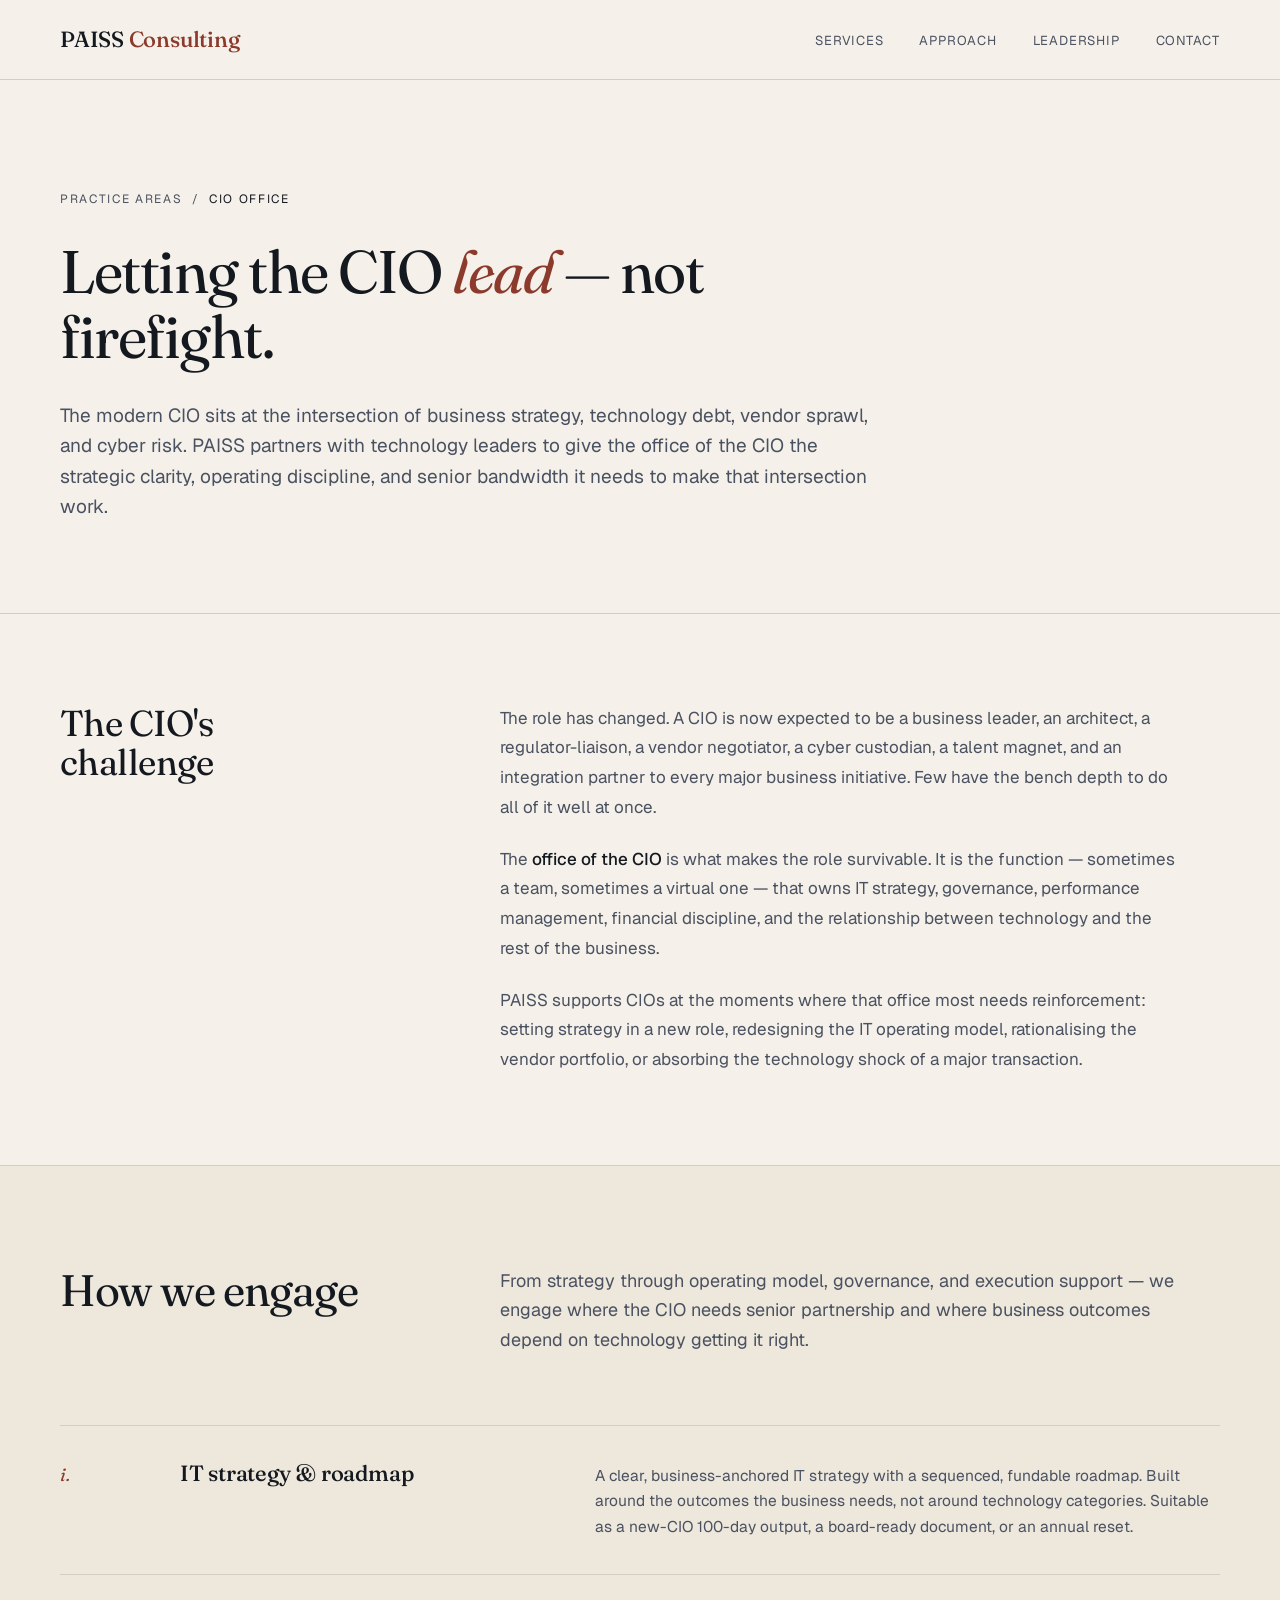
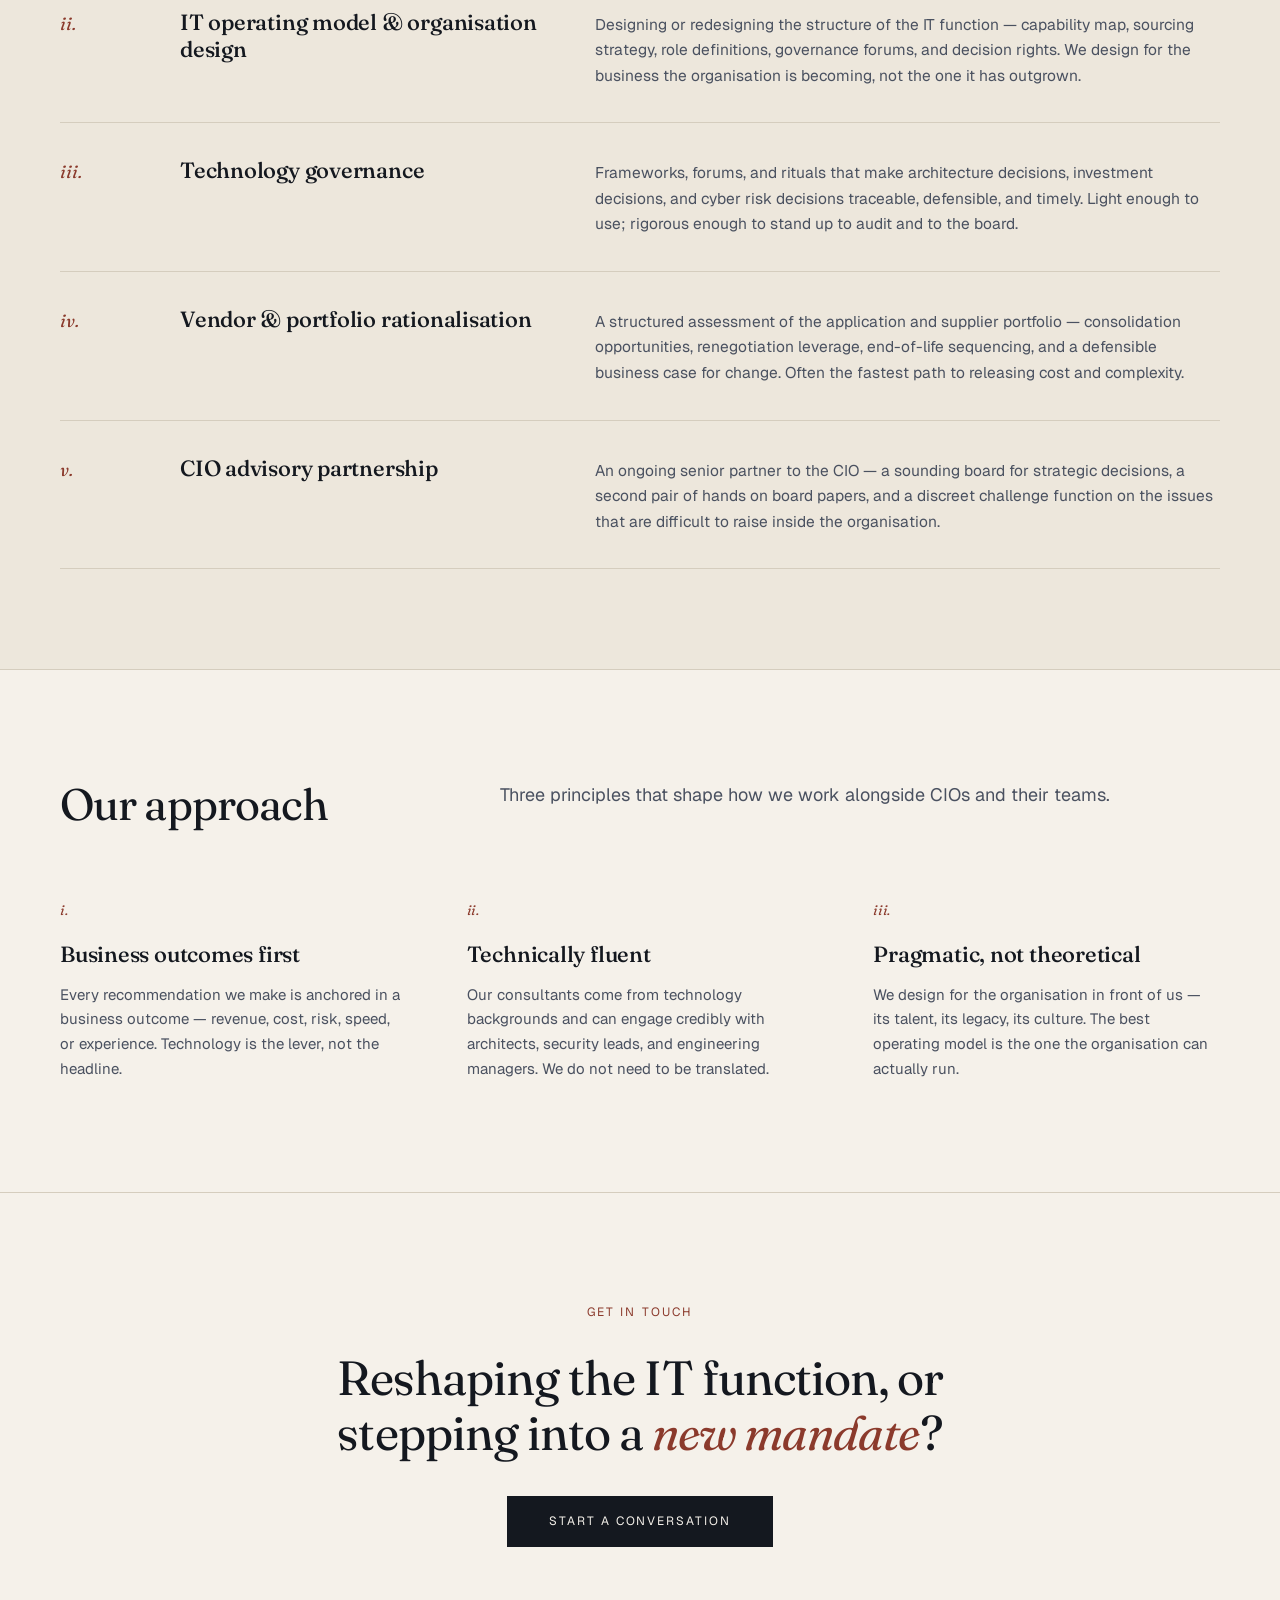
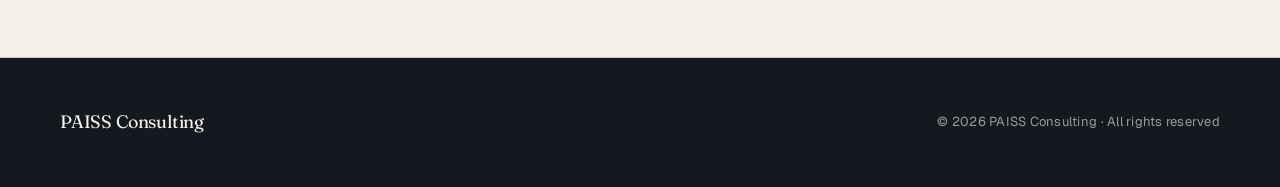
==== cio-office.html @ dbcfba1e "Add files via upload" ====
<!DOCTYPE html>
<html lang="en">
<head>
<meta charset="UTF-8">
<meta name="viewport" content="width=device-width, initial-scale=1.0">
<title>CIO Office — PAISS Consulting</title>
<meta name="description" content="Advisory support to Chief Information Officers on IT strategy, operating model, governance, and vendor management.">

<link rel="preconnect" href="https://fonts.googleapis.com">
<link rel="preconnect" href="https://fonts.gstatic.com" crossorigin>
<link href="https://fonts.googleapis.com/css2?family=Fraunces:ital,opsz,wght@0,9..144,300..700;1,9..144,300..700&family=Geist:wght@300..700&display=swap" rel="stylesheet">
<link rel="stylesheet" href="styles.css">
</head>
<body>

<nav class="nav">
  <div class="nav-inner">
    <a href="index.html" class="brand">PAISS <span>Consulting</span></a>
    <ul class="nav-links">
      <li><a href="index.html#services">Services</a></li>
      <li><a href="index.html#approach">Approach</a></li>
      <li><a href="index.html#leadership">Leadership</a></li>
      <li><a href="index.html#contact">Contact</a></li>
    </ul>
  </div>
</nav>

<header class="practice-hero">
  <div class="container">
    <div class="breadcrumb"><a href="index.html">Practice areas</a> &nbsp;/&nbsp; <span>CIO Office</span></div>
    <h1>Letting the CIO <em>lead</em> — not firefight.</h1>
    <p class="lede">The modern CIO sits at the intersection of business strategy, technology debt, vendor sprawl, and cyber risk. PAISS partners with technology leaders to give the office of the CIO the strategic clarity, operating discipline, and senior bandwidth it needs to make that intersection work.</p>
  </div>
</header>

<section class="overview">
  <div class="container">
    <div class="overview-grid">
      <div>
        <h2>The CIO's challenge</h2>
      </div>
      <div class="prose">
        <p>The role has changed. A CIO is now expected to be a business leader, an architect, a regulator-liaison, a vendor negotiator, a cyber custodian, a talent magnet, and an integration partner to every major business initiative. Few have the bench depth to do all of it well at once.</p>
        <p>The <strong>office of the CIO</strong> is what makes the role survivable. It is the function — sometimes a team, sometimes a virtual one — that owns IT strategy, governance, performance management, financial discipline, and the relationship between technology and the rest of the business.</p>
        <p>PAISS supports CIOs at the moments where that office most needs reinforcement: setting strategy in a new role, redesigning the IT operating model, rationalising the vendor portfolio, or absorbing the technology shock of a major transaction.</p>
      </div>
    </div>
  </div>
</section>

<section class="engagements">
  <div class="container">
    <div class="section-head">
      <h2>How we engage</h2>
      <p class="intro">From strategy through operating model, governance, and execution support — we engage where the CIO needs senior partnership and where business outcomes depend on technology getting it right.</p>
    </div>

    <div class="engagement">
      <div class="engagement-num">i.</div>
      <div class="engagement-title">IT strategy &amp; roadmap</div>
      <div class="engagement-desc">A clear, business-anchored IT strategy with a sequenced, fundable roadmap. Built around the outcomes the business needs, not around technology categories. Suitable as a new-CIO 100-day output, a board-ready document, or an annual reset.</div>
    </div>

    <div class="engagement">
      <div class="engagement-num">ii.</div>
      <div class="engagement-title">IT operating model &amp; organisation design</div>
      <div class="engagement-desc">Designing or redesigning the structure of the IT function — capability map, sourcing strategy, role definitions, governance forums, and decision rights. We design for the business the organisation is becoming, not the one it has outgrown.</div>
    </div>

    <div class="engagement">
      <div class="engagement-num">iii.</div>
      <div class="engagement-title">Technology governance</div>
      <div class="engagement-desc">Frameworks, forums, and rituals that make architecture decisions, investment decisions, and cyber risk decisions traceable, defensible, and timely. Light enough to use; rigorous enough to stand up to audit and to the board.</div>
    </div>

    <div class="engagement">
      <div class="engagement-num">iv.</div>
      <div class="engagement-title">Vendor &amp; portfolio rationalisation</div>
      <div class="engagement-desc">A structured assessment of the application and supplier portfolio — consolidation opportunities, renegotiation leverage, end-of-life sequencing, and a defensible business case for change. Often the fastest path to releasing cost and complexity.</div>
    </div>

    <div class="engagement">
      <div class="engagement-num">v.</div>
      <div class="engagement-title">CIO advisory partnership</div>
      <div class="engagement-desc">An ongoing senior partner to the CIO — a sounding board for strategic decisions, a second pair of hands on board papers, and a discreet challenge function on the issues that are difficult to raise inside the organisation.</div>
    </div>
  </div>
</section>

<section class="section">
  <div class="container">
    <div class="section-head">
      <h2>Our approach</h2>
      <p class="intro">Three principles that shape how we work alongside CIOs and their teams.</p>
    </div>

    <div class="approach-grid">
      <div class="pillar">
        <div class="pillar-num">i.</div>
        <h3>Business outcomes first</h3>
        <p>Every recommendation we make is anchored in a business outcome — revenue, cost, risk, speed, or experience. Technology is the lever, not the headline.</p>
      </div>
      <div class="pillar">
        <div class="pillar-num">ii.</div>
        <h3>Technically fluent</h3>
        <p>Our consultants come from technology backgrounds and can engage credibly with architects, security leads, and engineering managers. We do not need to be translated.</p>
      </div>
      <div class="pillar">
        <div class="pillar-num">iii.</div>
        <h3>Pragmatic, not theoretical</h3>
        <p>We design for the organisation in front of us — its talent, its legacy, its culture. The best operating model is the one the organisation can actually run.</p>
      </div>
    </div>
  </div>
</section>

<section class="cta-block">
  <div class="container">
    <div class="cta-eyebrow">Get in touch</div>
    <h2>Reshaping the IT function, or stepping into a <em>new mandate</em>?</h2>
    <a href="index.html#contact" class="cta-button">Start a conversation</a>
  </div>
</section>

<footer>
  <div class="footer-inner">
    <div class="brand-foot">PAISS Consulting</div>
    <div>© 2026 PAISS Consulting · All rights reserved</div>
  </div>
</footer>

</body>
</html>
---- styles.css ----
:root {
  --bg: #F5F1EA;
  --bg-alt: #EDE7DC;
  --ink: #14181F;
  --ink-soft: #4A5160;
  --rule: #D5CDBE;
  --accent: #8B3A2C;
  --accent-soft: #B8623A;
}

* { box-sizing: border-box; margin: 0; padding: 0; }
html { scroll-behavior: smooth; }

body {
  font-family: 'Geist', system-ui, sans-serif;
  background: var(--bg);
  color: var(--ink);
  font-weight: 400;
  line-height: 1.6;
  font-size: 17px;
  -webkit-font-smoothing: antialiased;
}

.container {
  max-width: 1240px;
  margin: 0 auto;
  padding: 0 40px;
}

a { color: inherit; }

/* ============ NAV ============ */
.nav {
  position: sticky;
  top: 0;
  z-index: 100;
  background: rgba(245, 241, 234, 0.92);
  backdrop-filter: blur(12px);
  border-bottom: 1px solid var(--rule);
}

.nav-inner {
  display: flex;
  justify-content: space-between;
  align-items: center;
  padding: 22px 40px;
  max-width: 1240px;
  margin: 0 auto;
}

.brand {
  font-family: 'Fraunces', serif;
  font-weight: 500;
  font-size: 22px;
  letter-spacing: -0.01em;
  color: var(--ink);
  text-decoration: none;
}

.brand span { color: var(--accent); }

.nav-links {
  display: flex;
  gap: 36px;
  list-style: none;
}

.nav-links a {
  color: var(--ink-soft);
  text-decoration: none;
  font-size: 13px;
  letter-spacing: 0.06em;
  text-transform: uppercase;
  transition: color 0.2s;
}

.nav-links a:hover { color: var(--accent); }

/* ============ HERO (HOMEPAGE) ============ */
.hero {
  padding: 140px 0 120px;
  border-bottom: 1px solid var(--rule);
}

.eyebrow {
  font-size: 12px;
  letter-spacing: 0.18em;
  text-transform: uppercase;
  color: var(--accent);
  margin-bottom: 32px;
  display: flex;
  align-items: center;
  gap: 14px;
}

.eyebrow::before {
  content: "";
  width: 32px;
  height: 1px;
  background: var(--accent);
}

.hero h1 {
  font-family: 'Fraunces', serif;
  font-weight: 400;
  font-size: clamp(40px, 6vw, 76px);
  line-height: 1.05;
  letter-spacing: -0.025em;
  max-width: 14ch;
  margin-bottom: 40px;
}

.hero h1 em {
  font-style: italic;
  color: var(--accent);
}

.hero p.lede {
  font-size: 20px;
  line-height: 1.55;
  color: var(--ink-soft);
  max-width: 60ch;
}

/* ============ PRACTICE PAGE HERO ============ */
.practice-hero {
  padding: 110px 0 90px;
  border-bottom: 1px solid var(--rule);
}

.breadcrumb {
  font-size: 12px;
  letter-spacing: 0.14em;
  text-transform: uppercase;
  color: var(--ink-soft);
  margin-bottom: 30px;
}

.breadcrumb a {
  text-decoration: none;
  color: var(--ink-soft);
  transition: color 0.2s;
}
.breadcrumb a:hover { color: var(--accent); }
.breadcrumb span { color: var(--ink); }

.practice-hero h1 {
  font-family: 'Fraunces', serif;
  font-weight: 400;
  font-size: clamp(36px, 5vw, 60px);
  line-height: 1.08;
  letter-spacing: -0.025em;
  max-width: 18ch;
  margin-bottom: 32px;
}

.practice-hero h1 em {
  font-style: italic;
  color: var(--accent);
}

.practice-hero p.lede {
  font-size: 19px;
  line-height: 1.6;
  color: var(--ink-soft);
  max-width: 64ch;
}

/* ============ SECTIONS ============ */
.section {
  padding: 110px 0;
  border-bottom: 1px solid var(--rule);
}

.section-head {
  display: grid;
  grid-template-columns: 1fr 2fr;
  gap: 80px;
  margin-bottom: 70px;
}

.section-head h2 {
  font-family: 'Fraunces', serif;
  font-weight: 400;
  font-size: 44px;
  line-height: 1.1;
  letter-spacing: -0.02em;
  max-width: 12ch;
}

.section-head .intro {
  color: var(--ink-soft);
  font-size: 18px;
  line-height: 1.65;
  max-width: 58ch;
}

/* ============ SERVICES (HOMEPAGE) ============ */
.service {
  display: grid;
  grid-template-columns: 80px 1.1fr 2fr 40px;
  gap: 40px;
  padding: 38px 0;
  border-top: 1px solid var(--rule);
  align-items: baseline;
  text-decoration: none;
  color: inherit;
  transition: padding-left 0.3s ease, background 0.3s ease;
}

.service:last-of-type { border-bottom: 1px solid var(--rule); }

.service:hover {
  padding-left: 16px;
  background: linear-gradient(90deg, var(--bg-alt) 0%, transparent 100%);
}

.service:hover .service-title { color: var(--accent); }
.service:hover .service-arrow { transform: translateX(6px); color: var(--accent); }

.service-num {
  font-family: 'Fraunces', serif;
  font-style: italic;
  font-size: 22px;
  color: var(--accent);
}

.service-title {
  font-family: 'Fraunces', serif;
  font-weight: 500;
  font-size: 26px;
  letter-spacing: -0.01em;
  line-height: 1.2;
  transition: color 0.3s ease;
}

.service-desc {
  color: var(--ink-soft);
  font-size: 16px;
  line-height: 1.65;
}

.service-arrow {
  font-family: 'Fraunces', serif;
  font-size: 24px;
  color: var(--ink-soft);
  text-align: right;
  transition: transform 0.3s ease, color 0.3s ease;
}

/* ============ APPROACH PILLARS ============ */
.approach-grid {
  display: grid;
  grid-template-columns: repeat(3, 1fr);
  gap: 60px;
}

.pillar-num {
  font-family: 'Fraunces', serif;
  font-style: italic;
  font-size: 14px;
  color: var(--accent);
  margin-bottom: 20px;
  letter-spacing: 0.05em;
}

.pillar h3 {
  font-family: 'Fraunces', serif;
  font-weight: 500;
  font-size: 22px;
  margin-bottom: 14px;
  letter-spacing: -0.01em;
  line-height: 1.25;
}

.pillar p {
  color: var(--ink-soft);
  font-size: 15px;
  line-height: 1.65;
}

/* ============ PRACTICE PAGE: OVERVIEW BLOCK ============ */
.overview {
  padding: 90px 0;
  border-bottom: 1px solid var(--rule);
}

.overview-grid {
  display: grid;
  grid-template-columns: 1fr 2fr;
  gap: 80px;
}

.overview h2 {
  font-family: 'Fraunces', serif;
  font-weight: 400;
  font-size: 36px;
  line-height: 1.1;
  letter-spacing: -0.02em;
  max-width: 12ch;
}

.overview .prose p {
  color: var(--ink-soft);
  font-size: 17px;
  line-height: 1.75;
  margin-bottom: 22px;
  max-width: 62ch;
}

.overview .prose p:last-child { margin-bottom: 0; }

.overview .prose strong {
  color: var(--ink);
  font-weight: 500;
}

/* ============ ENGAGEMENTS LIST (PRACTICE PAGES) ============ */
.engagements {
  padding: 100px 0;
  border-bottom: 1px solid var(--rule);
  background: var(--bg-alt);
}

.engagements .section-head h2,
.section-head h2 { color: var(--ink); }

.engagement {
  display: grid;
  grid-template-columns: 80px 1.2fr 2fr;
  gap: 40px;
  padding: 34px 0;
  border-top: 1px solid var(--rule);
  align-items: baseline;
}

.engagement:last-child { border-bottom: 1px solid var(--rule); }

.engagement-num {
  font-family: 'Fraunces', serif;
  font-style: italic;
  font-size: 18px;
  color: var(--accent);
}

.engagement-title {
  font-family: 'Fraunces', serif;
  font-weight: 500;
  font-size: 22px;
  letter-spacing: -0.01em;
  line-height: 1.25;
}

.engagement-desc {
  color: var(--ink-soft);
  font-size: 15.5px;
  line-height: 1.65;
}

/* ============ CTA BLOCK (PRACTICE PAGE FOOTER) ============ */
.cta-block {
  padding: 110px 0;
  text-align: center;
  border-bottom: 1px solid var(--rule);
}

.cta-eyebrow {
  font-size: 12px;
  letter-spacing: 0.18em;
  text-transform: uppercase;
  color: var(--accent);
  margin-bottom: 28px;
}

.cta-block h2 {
  font-family: 'Fraunces', serif;
  font-weight: 400;
  font-size: clamp(32px, 4vw, 48px);
  line-height: 1.15;
  letter-spacing: -0.02em;
  max-width: 22ch;
  margin: 0 auto 36px;
}

.cta-block h2 em { font-style: italic; color: var(--accent); }

.cta-button {
  display: inline-block;
  padding: 16px 42px;
  background: var(--ink);
  color: var(--bg);
  text-decoration: none;
  font-size: 12px;
  text-transform: uppercase;
  letter-spacing: 0.16em;
  transition: background 0.2s;
}

.cta-button:hover { background: var(--accent); }

/* ============ LEADERSHIP ============ */
.leadership {
  background: var(--bg-alt);
  padding: 100px 0;
  border-bottom: 1px solid var(--rule);
}

.lead-grid {
  display: grid;
  grid-template-columns: 1fr 1.5fr;
  gap: 80px;
  align-items: start;
}

.lead-eyebrow {
  font-size: 12px;
  letter-spacing: 0.18em;
  text-transform: uppercase;
  color: var(--ink-soft);
  margin-bottom: 20px;
}

.lead-head {
  font-family: 'Fraunces', serif;
  font-weight: 400;
  font-size: 38px;
  letter-spacing: -0.02em;
  line-height: 1.1;
  max-width: 12ch;
}

.lead-name {
  font-family: 'Fraunces', serif;
  font-weight: 400;
  font-size: 42px;
  letter-spacing: -0.02em;
  margin-bottom: 10px;
  line-height: 1.1;
}

.lead-role {
  font-family: 'Fraunces', serif;
  font-style: italic;
  color: var(--accent);
  font-size: 19px;
  margin-bottom: 28px;
}

.lead-bio {
  color: var(--ink-soft);
  font-size: 16px;
  line-height: 1.75;
  margin-bottom: 18px;
}

/* ============ CONTACT ============ */
.contact-grid {
  display: grid;
  grid-template-columns: 1fr 1fr;
  gap: 80px;
}

.contact-info p {
  color: var(--ink-soft);
  font-size: 16px;
  line-height: 1.7;
  margin-bottom: 36px;
  max-width: 44ch;
}

.contact-meta {
  border-top: 1px solid var(--rule);
  padding-top: 28px;
}

.contact-meta > div { margin-bottom: 18px; }

.contact-meta .label {
  font-size: 11px;
  text-transform: uppercase;
  letter-spacing: 0.14em;
  color: var(--ink-soft);
  margin-bottom: 4px;
}

.contact-meta .value {
  font-family: 'Fraunces', serif;
  font-size: 18px;
  color: var(--ink);
}

/* ============ FORM ============ */
.form-field { margin-bottom: 26px; }

.form-field label {
  display: block;
  font-size: 11px;
  letter-spacing: 0.14em;
  text-transform: uppercase;
  color: var(--ink-soft);
  margin-bottom: 8px;
}

.form-field input,
.form-field textarea {
  width: 100%;
  padding: 12px 0;
  border: none;
  border-bottom: 1px solid var(--rule);
  background: transparent;
  font-family: inherit;
  font-size: 16px;
  color: var(--ink);
  outline: none;
  transition: border-color 0.2s;
}

.form-field input:focus,
.form-field textarea:focus { border-bottom-color: var(--accent); }

.form-field textarea {
  min-height: 120px;
  resize: vertical;
}

.submit {
  margin-top: 8px;
  padding: 16px 36px;
  background: var(--ink);
  color: var(--bg);
  border: none;
  font-family: inherit;
  font-size: 12px;
  text-transform: uppercase;
  letter-spacing: 0.16em;
  cursor: pointer;
  transition: background 0.2s;
}

.submit:hover { background: var(--accent); }

/* ============ FOOTER ============ */
footer {
  padding: 50px 0;
  background: var(--ink);
  color: var(--bg);
}

.footer-inner {
  display: flex;
  justify-content: space-between;
  align-items: center;
  padding: 0 40px;
  max-width: 1240px;
  margin: 0 auto;
  font-size: 13px;
  color: rgba(245, 241, 234, 0.6);
  letter-spacing: 0.02em;
}

.brand-foot {
  font-family: 'Fraunces', serif;
  font-size: 18px;
  color: var(--bg);
  letter-spacing: -0.01em;
}

/* ============ RESPONSIVE ============ */
@media (max-width: 860px) {
  .container { padding: 0 24px; }
  .nav-inner { padding: 18px 24px; }
  .nav-links { gap: 18px; }
  .nav-links a { font-size: 11px; letter-spacing: 0.04em; }
  .hero { padding: 80px 0 70px; }
  .practice-hero { padding: 60px 0 60px; }
  .section, .engagements { padding: 70px 0; }
  .overview { padding: 60px 0; }
  .overview-grid { grid-template-columns: 1fr; gap: 24px; }
  .section-head { grid-template-columns: 1fr; gap: 24px; margin-bottom: 40px; }
  .service { grid-template-columns: 40px 1fr 30px; gap: 16px; padding: 28px 0; }
  .service-desc { grid-column: 2 / 4; }
  .engagement { grid-template-columns: 40px 1fr; gap: 16px; padding: 26px 0; }
  .engagement-desc { grid-column: 2; }
  .approach-grid { grid-template-columns: 1fr; gap: 40px; }
  .lead-grid, .contact-grid { grid-template-columns: 1fr; gap: 40px; }
  .leadership, .cta-block { padding: 70px 0; }
  .footer-inner { flex-direction: column; gap: 14px; padding: 0 24px; text-align: center; }
}
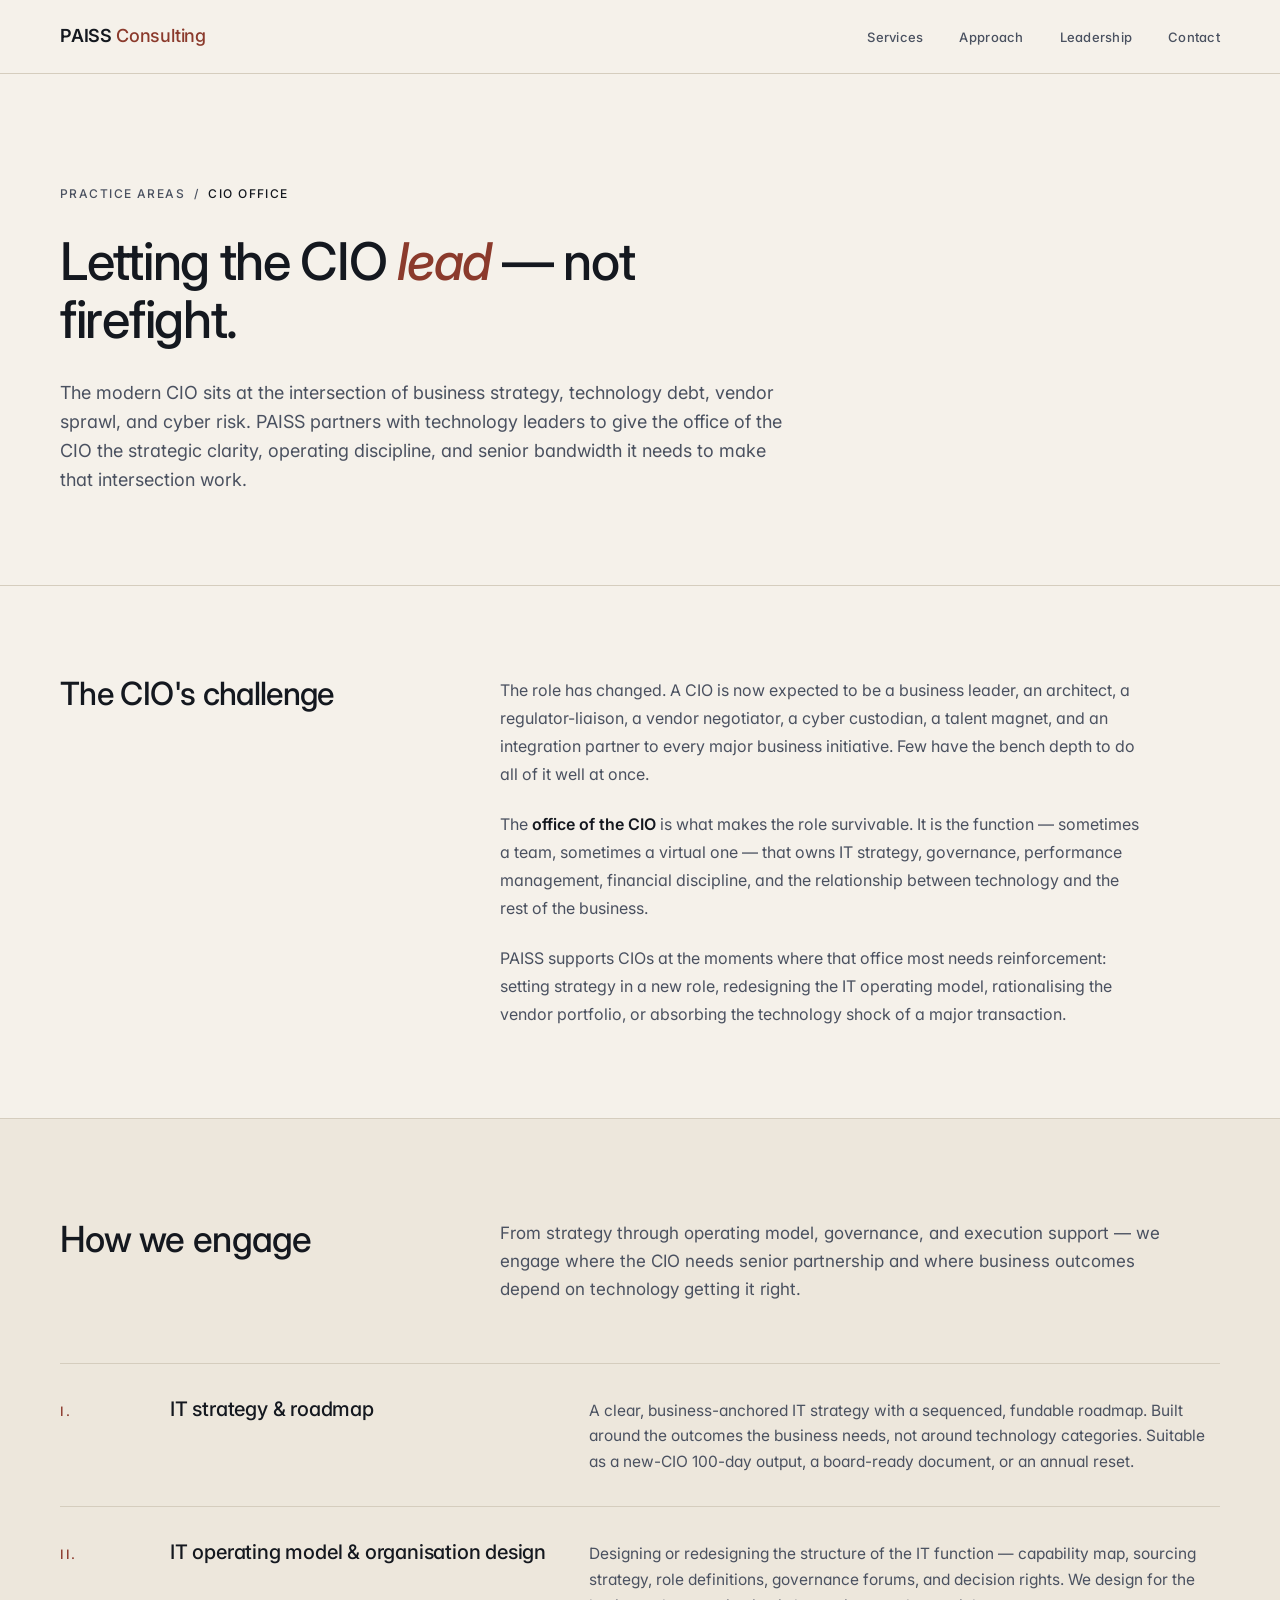
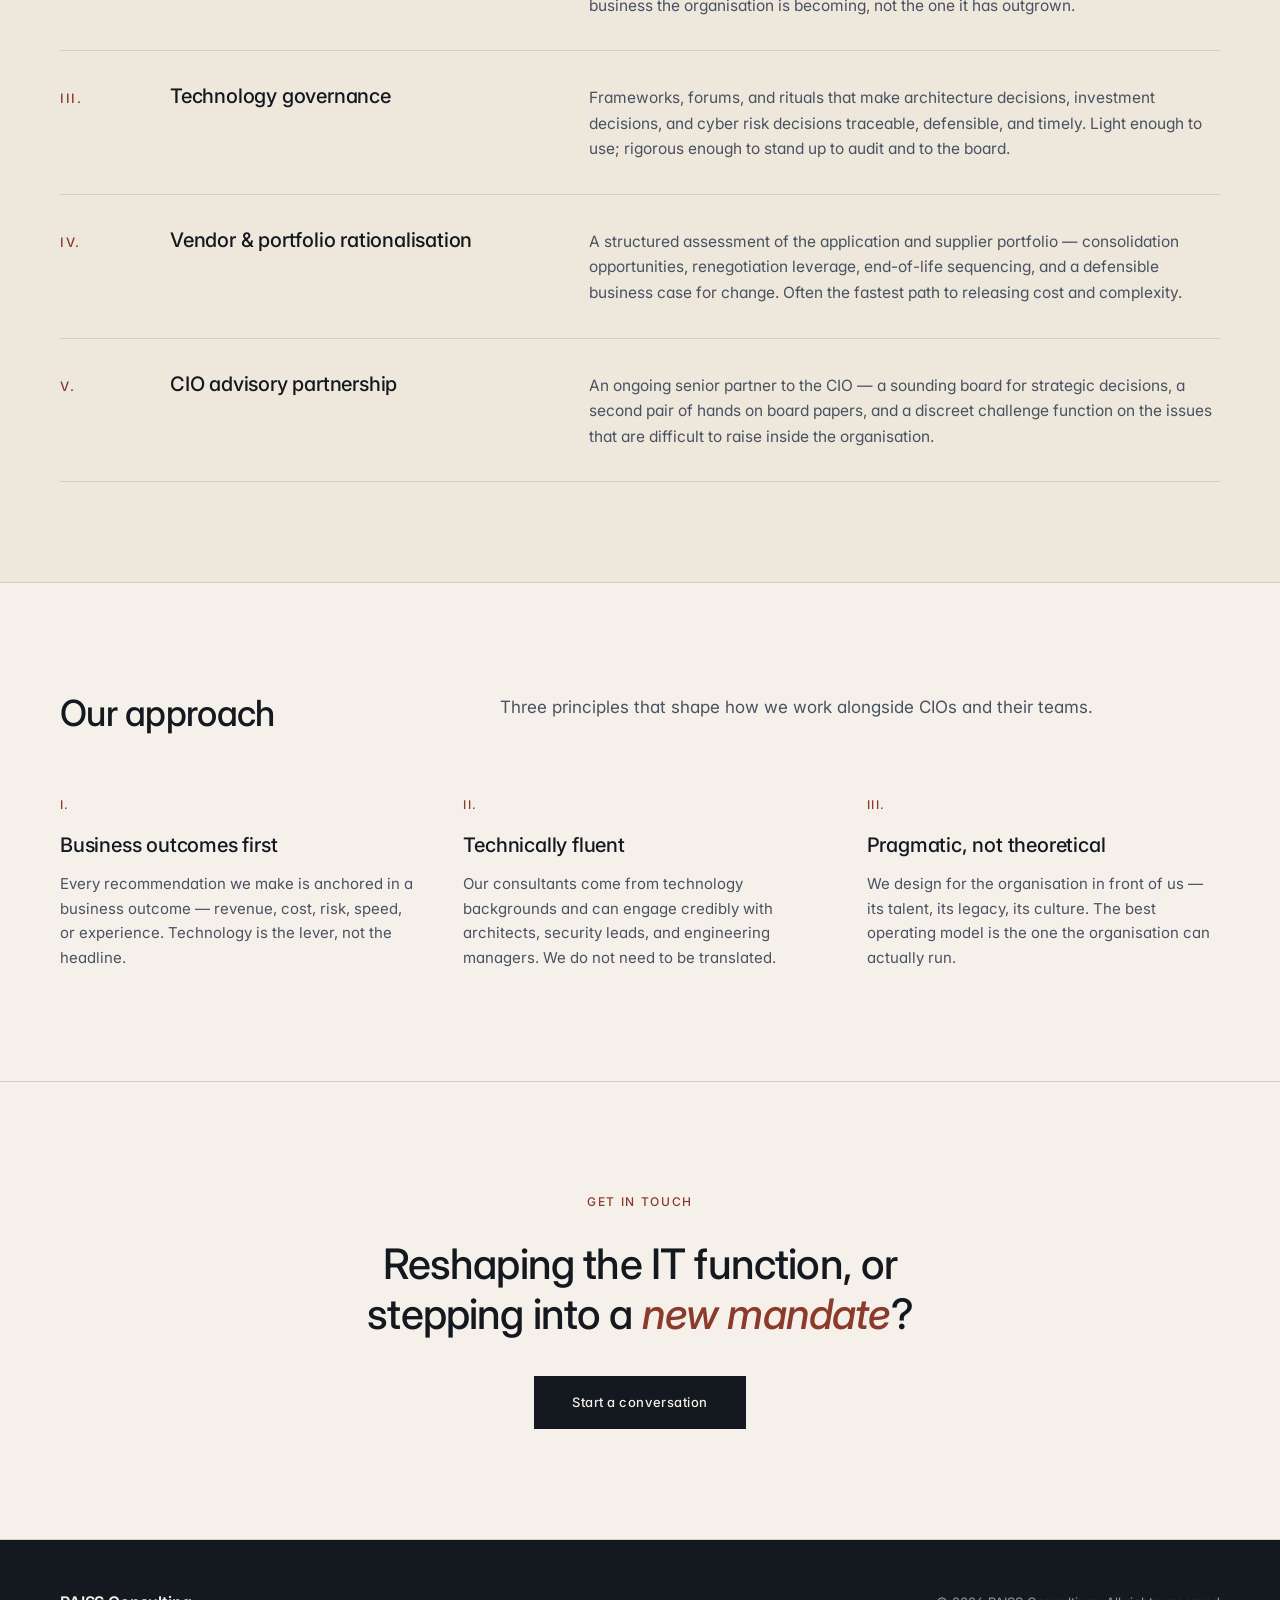
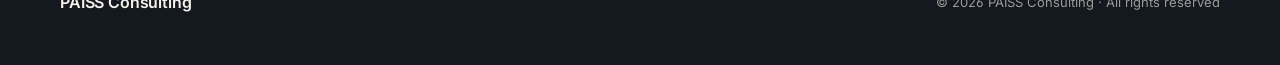
==== commit 1b5c6d2c: "Add files via upload" ====
--- a/cio-office.html
+++ b/cio-office.html
@@ -8,7 +8,7 @@
 
 <link rel="preconnect" href="https://fonts.googleapis.com">
 <link rel="preconnect" href="https://fonts.gstatic.com" crossorigin>
-<link href="https://fonts.googleapis.com/css2?family=Fraunces:ital,opsz,wght@0,9..144,300..700;1,9..144,300..700&family=Geist:wght@300..700&display=swap" rel="stylesheet">
+<link href="https://fonts.googleapis.com/css2?family=Inter:ital,wght@0,300..700;1,300..700&display=swap" rel="stylesheet">
 <link rel="stylesheet" href="styles.css">
 </head>
 <body>
--- a/styles.css
+++ b/styles.css
@@ -1,6 +1,7 @@
 :root {
   --bg: #F5F1EA;
   --bg-alt: #EDE7DC;
+  --card: #FBF8F2;
   --ink: #14181F;
   --ink-soft: #4A5160;
   --rule: #D5CDBE;
@@ -12,13 +13,14 @@
 html { scroll-behavior: smooth; }
 
 body {
-  font-family: 'Geist', system-ui, sans-serif;
+  font-family: 'Inter', system-ui, -apple-system, sans-serif;
   background: var(--bg);
   color: var(--ink);
   font-weight: 400;
   line-height: 1.6;
-  font-size: 17px;
+  font-size: 16px;
   -webkit-font-smoothing: antialiased;
+  font-feature-settings: 'cv11', 'ss01';
 }
 
 .container {
@@ -49,15 +51,14 @@
 }
 
 .brand {
-  font-family: 'Fraunces', serif;
-  font-weight: 500;
-  font-size: 22px;
+  font-weight: 600;
+  font-size: 18px;
   letter-spacing: -0.01em;
   color: var(--ink);
   text-decoration: none;
 }
 
-.brand span { color: var(--accent); }
+.brand span { color: var(--accent); font-weight: 500; }
 
 .nav-links {
   display: flex;
@@ -69,8 +70,8 @@
   color: var(--ink-soft);
   text-decoration: none;
   font-size: 13px;
-  letter-spacing: 0.06em;
-  text-transform: uppercase;
+  font-weight: 500;
+  letter-spacing: 0.02em;
   transition: color 0.2s;
 }
 
@@ -84,7 +85,8 @@
 
 .eyebrow {
   font-size: 12px;
-  letter-spacing: 0.18em;
+  font-weight: 500;
+  letter-spacing: 0.14em;
   text-transform: uppercase;
   color: var(--accent);
   margin-bottom: 32px;
@@ -101,25 +103,27 @@
 }
 
 .hero h1 {
-  font-family: 'Fraunces', serif;
-  font-weight: 400;
-  font-size: clamp(40px, 6vw, 76px);
-  line-height: 1.05;
+  font-weight: 500;
+  font-size: clamp(38px, 5.5vw, 64px);
+  line-height: 1.1;
   letter-spacing: -0.025em;
-  max-width: 14ch;
-  margin-bottom: 40px;
+  max-width: 18ch;
+  margin-bottom: 36px;
+  color: var(--ink);
 }
 
 .hero h1 em {
   font-style: italic;
+  font-weight: 500;
   color: var(--accent);
 }
 
 .hero p.lede {
-  font-size: 20px;
+  font-size: 19px;
   line-height: 1.55;
   color: var(--ink-soft);
-  max-width: 60ch;
+  max-width: 62ch;
+  font-weight: 400;
 }
 
 /* ============ PRACTICE PAGE HERO ============ */
@@ -130,7 +134,8 @@
 
 .breadcrumb {
   font-size: 12px;
-  letter-spacing: 0.14em;
+  font-weight: 500;
+  letter-spacing: 0.12em;
   text-transform: uppercase;
   color: var(--ink-soft);
   margin-bottom: 30px;
@@ -145,25 +150,26 @@
 .breadcrumb span { color: var(--ink); }
 
 .practice-hero h1 {
-  font-family: 'Fraunces', serif;
-  font-weight: 400;
-  font-size: clamp(36px, 5vw, 60px);
-  line-height: 1.08;
+  font-weight: 500;
+  font-size: clamp(34px, 4.6vw, 52px);
+  line-height: 1.12;
   letter-spacing: -0.025em;
-  max-width: 18ch;
-  margin-bottom: 32px;
+  max-width: 22ch;
+  margin-bottom: 30px;
+  color: var(--ink);
 }
 
 .practice-hero h1 em {
   font-style: italic;
   color: var(--accent);
+  font-weight: 500;
 }
 
 .practice-hero p.lede {
-  font-size: 19px;
+  font-size: 18px;
   line-height: 1.6;
   color: var(--ink-soft);
-  max-width: 64ch;
+  max-width: 66ch;
 }
 
 /* ============ SECTIONS ============ */
@@ -176,101 +182,120 @@
   display: grid;
   grid-template-columns: 1fr 2fr;
   gap: 80px;
-  margin-bottom: 70px;
+  margin-bottom: 60px;
 }
 
 .section-head h2 {
-  font-family: 'Fraunces', serif;
-  font-weight: 400;
-  font-size: 44px;
-  line-height: 1.1;
+  font-weight: 500;
+  font-size: 36px;
+  line-height: 1.15;
   letter-spacing: -0.02em;
-  max-width: 12ch;
+  max-width: 14ch;
+  color: var(--ink);
 }
 
 .section-head .intro {
   color: var(--ink-soft);
-  font-size: 18px;
+  font-size: 17px;
   line-height: 1.65;
-  max-width: 58ch;
-}
-
-/* ============ SERVICES (HOMEPAGE) ============ */
-.service {
+  max-width: 60ch;
+}
+
+/* ============ SERVICES GRID (HOMEPAGE) — 2x2 BOXES ============ */
+.services-grid {
   display: grid;
-  grid-template-columns: 80px 1.1fr 2fr 40px;
-  gap: 40px;
-  padding: 38px 0;
-  border-top: 1px solid var(--rule);
-  align-items: baseline;
+  grid-template-columns: 1fr 1fr;
+  gap: 24px;
+}
+
+.service-card {
+  display: flex;
+  flex-direction: column;
+  background: var(--card);
+  border: 1px solid var(--rule);
+  padding: 44px 44px 36px;
   text-decoration: none;
   color: inherit;
-  transition: padding-left 0.3s ease, background 0.3s ease;
-}
-
-.service:last-of-type { border-bottom: 1px solid var(--rule); }
-
-.service:hover {
-  padding-left: 16px;
-  background: linear-gradient(90deg, var(--bg-alt) 0%, transparent 100%);
-}
-
-.service:hover .service-title { color: var(--accent); }
-.service:hover .service-arrow { transform: translateX(6px); color: var(--accent); }
+  transition: transform 0.25s ease, box-shadow 0.25s ease, border-color 0.25s ease;
+  min-height: 280px;
+}
+
+.service-card:hover {
+  transform: translateY(-3px);
+  box-shadow: 0 12px 36px -16px rgba(20, 24, 31, 0.18);
+  border-color: var(--accent);
+}
+
+.service-card:hover .service-title { color: var(--accent); }
+.service-card:hover .service-readmore { color: var(--accent); }
+.service-card:hover .service-readmore::after { transform: translateX(4px); }
 
 .service-num {
-  font-family: 'Fraunces', serif;
-  font-style: italic;
-  font-size: 22px;
-  color: var(--accent);
+  font-size: 12px;
+  font-weight: 500;
+  letter-spacing: 0.12em;
+  color: var(--accent);
+  margin-bottom: 24px;
+  text-transform: uppercase;
 }
 
 .service-title {
-  font-family: 'Fraunces', serif;
-  font-weight: 500;
-  font-size: 26px;
-  letter-spacing: -0.01em;
+  font-weight: 500;
+  font-size: 24px;
+  letter-spacing: -0.015em;
   line-height: 1.2;
-  transition: color 0.3s ease;
+  margin-bottom: 16px;
+  color: var(--ink);
+  transition: color 0.25s ease;
 }
 
 .service-desc {
   color: var(--ink-soft);
-  font-size: 16px;
+  font-size: 15px;
   line-height: 1.65;
-}
-
-.service-arrow {
-  font-family: 'Fraunces', serif;
-  font-size: 24px;
-  color: var(--ink-soft);
-  text-align: right;
-  transition: transform 0.3s ease, color 0.3s ease;
+  margin-bottom: 28px;
+  flex-grow: 1;
+}
+
+.service-readmore {
+  font-size: 13px;
+  font-weight: 500;
+  color: var(--ink);
+  letter-spacing: 0.02em;
+  transition: color 0.25s ease;
+  display: inline-flex;
+  align-items: center;
+}
+
+.service-readmore::after {
+  content: "→";
+  margin-left: 8px;
+  transition: transform 0.25s ease;
 }
 
 /* ============ APPROACH PILLARS ============ */
 .approach-grid {
   display: grid;
   grid-template-columns: repeat(3, 1fr);
-  gap: 60px;
+  gap: 50px;
 }
 
 .pillar-num {
-  font-family: 'Fraunces', serif;
-  font-style: italic;
-  font-size: 14px;
-  color: var(--accent);
-  margin-bottom: 20px;
-  letter-spacing: 0.05em;
+  font-size: 12px;
+  font-weight: 500;
+  letter-spacing: 0.12em;
+  text-transform: uppercase;
+  color: var(--accent);
+  margin-bottom: 18px;
 }
 
 .pillar h3 {
-  font-family: 'Fraunces', serif;
-  font-weight: 500;
-  font-size: 22px;
+  font-weight: 500;
+  font-size: 20px;
   margin-bottom: 14px;
   letter-spacing: -0.01em;
-  line-height: 1.25;
+  line-height: 1.3;
+  color: var(--ink);
 }
 
 .pillar p {
@@ -292,27 +317,27 @@
 }
 
 .overview h2 {
-  font-family: 'Fraunces', serif;
-  font-weight: 400;
-  font-size: 36px;
-  line-height: 1.1;
+  font-weight: 500;
+  font-size: 32px;
+  line-height: 1.15;
   letter-spacing: -0.02em;
-  max-width: 12ch;
+  max-width: 14ch;
+  color: var(--ink);
 }
 
 .overview .prose p {
   color: var(--ink-soft);
-  font-size: 17px;
+  font-size: 16px;
   line-height: 1.75;
   margin-bottom: 22px;
-  max-width: 62ch;
+  max-width: 64ch;
 }
 
 .overview .prose p:last-child { margin-bottom: 0; }
 
 .overview .prose strong {
   color: var(--ink);
-  font-weight: 500;
+  font-weight: 600;
 }
 
 /* ============ ENGAGEMENTS LIST (PRACTICE PAGES) ============ */
@@ -322,14 +347,11 @@
   background: var(--bg-alt);
 }
 
-.engagements .section-head h2,
-.section-head h2 { color: var(--ink); }
-
 .engagement {
   display: grid;
-  grid-template-columns: 80px 1.2fr 2fr;
+  grid-template-columns: 70px 1.2fr 2fr;
   gap: 40px;
-  padding: 34px 0;
+  padding: 32px 0;
   border-top: 1px solid var(--rule);
   align-items: baseline;
 }
@@ -337,18 +359,19 @@
 .engagement:last-child { border-bottom: 1px solid var(--rule); }
 
 .engagement-num {
-  font-family: 'Fraunces', serif;
-  font-style: italic;
-  font-size: 18px;
+  font-size: 13px;
+  font-weight: 500;
+  letter-spacing: 0.12em;
+  text-transform: uppercase;
   color: var(--accent);
 }
 
 .engagement-title {
-  font-family: 'Fraunces', serif;
-  font-weight: 500;
-  font-size: 22px;
+  font-weight: 500;
+  font-size: 20px;
   letter-spacing: -0.01em;
-  line-height: 1.25;
+  line-height: 1.3;
+  color: var(--ink);
 }
 
 .engagement-desc {
@@ -357,7 +380,7 @@
   line-height: 1.65;
 }
 
-/* ============ CTA BLOCK (PRACTICE PAGE FOOTER) ============ */
+/* ============ CTA BLOCK ============ */
 .cta-block {
   padding: 110px 0;
   text-align: center;
@@ -366,33 +389,34 @@
 
 .cta-eyebrow {
   font-size: 12px;
-  letter-spacing: 0.18em;
+  font-weight: 500;
+  letter-spacing: 0.14em;
   text-transform: uppercase;
   color: var(--accent);
   margin-bottom: 28px;
 }
 
 .cta-block h2 {
-  font-family: 'Fraunces', serif;
-  font-weight: 400;
-  font-size: clamp(32px, 4vw, 48px);
-  line-height: 1.15;
+  font-weight: 500;
+  font-size: clamp(28px, 3.6vw, 42px);
+  line-height: 1.2;
   letter-spacing: -0.02em;
-  max-width: 22ch;
+  max-width: 24ch;
   margin: 0 auto 36px;
+  color: var(--ink);
 }
 
 .cta-block h2 em { font-style: italic; color: var(--accent); }
 
 .cta-button {
   display: inline-block;
-  padding: 16px 42px;
+  padding: 16px 38px;
   background: var(--ink);
   color: var(--bg);
   text-decoration: none;
-  font-size: 12px;
-  text-transform: uppercase;
-  letter-spacing: 0.16em;
+  font-size: 13px;
+  font-weight: 500;
+  letter-spacing: 0.04em;
   transition: background 0.2s;
 }
 
@@ -414,36 +438,37 @@
 
 .lead-eyebrow {
   font-size: 12px;
-  letter-spacing: 0.18em;
+  font-weight: 500;
+  letter-spacing: 0.14em;
   text-transform: uppercase;
   color: var(--ink-soft);
   margin-bottom: 20px;
 }
 
 .lead-head {
-  font-family: 'Fraunces', serif;
+  font-weight: 500;
+  font-size: 32px;
+  letter-spacing: -0.02em;
+  line-height: 1.15;
+  max-width: 14ch;
+  color: var(--ink);
+}
+
+.lead-name {
+  font-weight: 500;
+  font-size: 32px;
+  letter-spacing: -0.02em;
+  margin-bottom: 8px;
+  line-height: 1.15;
+  color: var(--ink);
+}
+
+.lead-role {
+  font-style: italic;
+  color: var(--accent);
+  font-size: 17px;
+  margin-bottom: 28px;
   font-weight: 400;
-  font-size: 38px;
-  letter-spacing: -0.02em;
-  line-height: 1.1;
-  max-width: 12ch;
-}
-
-.lead-name {
-  font-family: 'Fraunces', serif;
-  font-weight: 400;
-  font-size: 42px;
-  letter-spacing: -0.02em;
-  margin-bottom: 10px;
-  line-height: 1.1;
-}
-
-.lead-role {
-  font-family: 'Fraunces', serif;
-  font-style: italic;
-  color: var(--accent);
-  font-size: 19px;
-  margin-bottom: 28px;
 }
 
 .lead-bio {
@@ -465,7 +490,7 @@
   font-size: 16px;
   line-height: 1.7;
   margin-bottom: 36px;
-  max-width: 44ch;
+  max-width: 46ch;
 }
 
 .contact-meta {
@@ -477,15 +502,16 @@
 
 .contact-meta .label {
   font-size: 11px;
-  text-transform: uppercase;
-  letter-spacing: 0.14em;
+  font-weight: 500;
+  text-transform: uppercase;
+  letter-spacing: 0.12em;
   color: var(--ink-soft);
   margin-bottom: 4px;
 }
 
 .contact-meta .value {
-  font-family: 'Fraunces', serif;
-  font-size: 18px;
+  font-size: 16px;
+  font-weight: 500;
   color: var(--ink);
 }
 
@@ -495,7 +521,8 @@
 .form-field label {
   display: block;
   font-size: 11px;
-  letter-spacing: 0.14em;
+  font-weight: 500;
+  letter-spacing: 0.12em;
   text-transform: uppercase;
   color: var(--ink-soft);
   margin-bottom: 8px;
@@ -521,7 +548,10 @@
 .form-field textarea {
   min-height: 120px;
   resize: vertical;
-}
+  font-family: inherit;
+}
+
+.honeypot { position: absolute; left: -10000px; top: auto; width: 1px; height: 1px; overflow: hidden; }
 
 .submit {
   margin-top: 8px;
@@ -530,9 +560,9 @@
   color: var(--bg);
   border: none;
   font-family: inherit;
-  font-size: 12px;
-  text-transform: uppercase;
-  letter-spacing: 0.16em;
+  font-size: 13px;
+  font-weight: 500;
+  letter-spacing: 0.04em;
   cursor: pointer;
   transition: background 0.2s;
 }
@@ -555,12 +585,11 @@
   margin: 0 auto;
   font-size: 13px;
   color: rgba(245, 241, 234, 0.6);
-  letter-spacing: 0.02em;
 }
 
 .brand-foot {
-  font-family: 'Fraunces', serif;
-  font-size: 18px;
+  font-size: 16px;
+  font-weight: 600;
   color: var(--bg);
   letter-spacing: -0.01em;
 }
@@ -570,18 +599,18 @@
   .container { padding: 0 24px; }
   .nav-inner { padding: 18px 24px; }
   .nav-links { gap: 18px; }
-  .nav-links a { font-size: 11px; letter-spacing: 0.04em; }
-  .hero { padding: 80px 0 70px; }
+  .nav-links a { font-size: 12px; }
+  .hero { padding: 70px 0 60px; }
   .practice-hero { padding: 60px 0 60px; }
   .section, .engagements { padding: 70px 0; }
   .overview { padding: 60px 0; }
   .overview-grid { grid-template-columns: 1fr; gap: 24px; }
   .section-head { grid-template-columns: 1fr; gap: 24px; margin-bottom: 40px; }
-  .service { grid-template-columns: 40px 1fr 30px; gap: 16px; padding: 28px 0; }
-  .service-desc { grid-column: 2 / 4; }
-  .engagement { grid-template-columns: 40px 1fr; gap: 16px; padding: 26px 0; }
+  .services-grid { grid-template-columns: 1fr; gap: 16px; }
+  .service-card { min-height: auto; padding: 32px 28px 28px; }
+  .engagement { grid-template-columns: 50px 1fr; gap: 16px; padding: 26px 0; }
   .engagement-desc { grid-column: 2; }
-  .approach-grid { grid-template-columns: 1fr; gap: 40px; }
+  .approach-grid { grid-template-columns: 1fr; gap: 36px; }
   .lead-grid, .contact-grid { grid-template-columns: 1fr; gap: 40px; }
   .leadership, .cta-block { padding: 70px 0; }
   .footer-inner { flex-direction: column; gap: 14px; padding: 0 24px; text-align: center; }
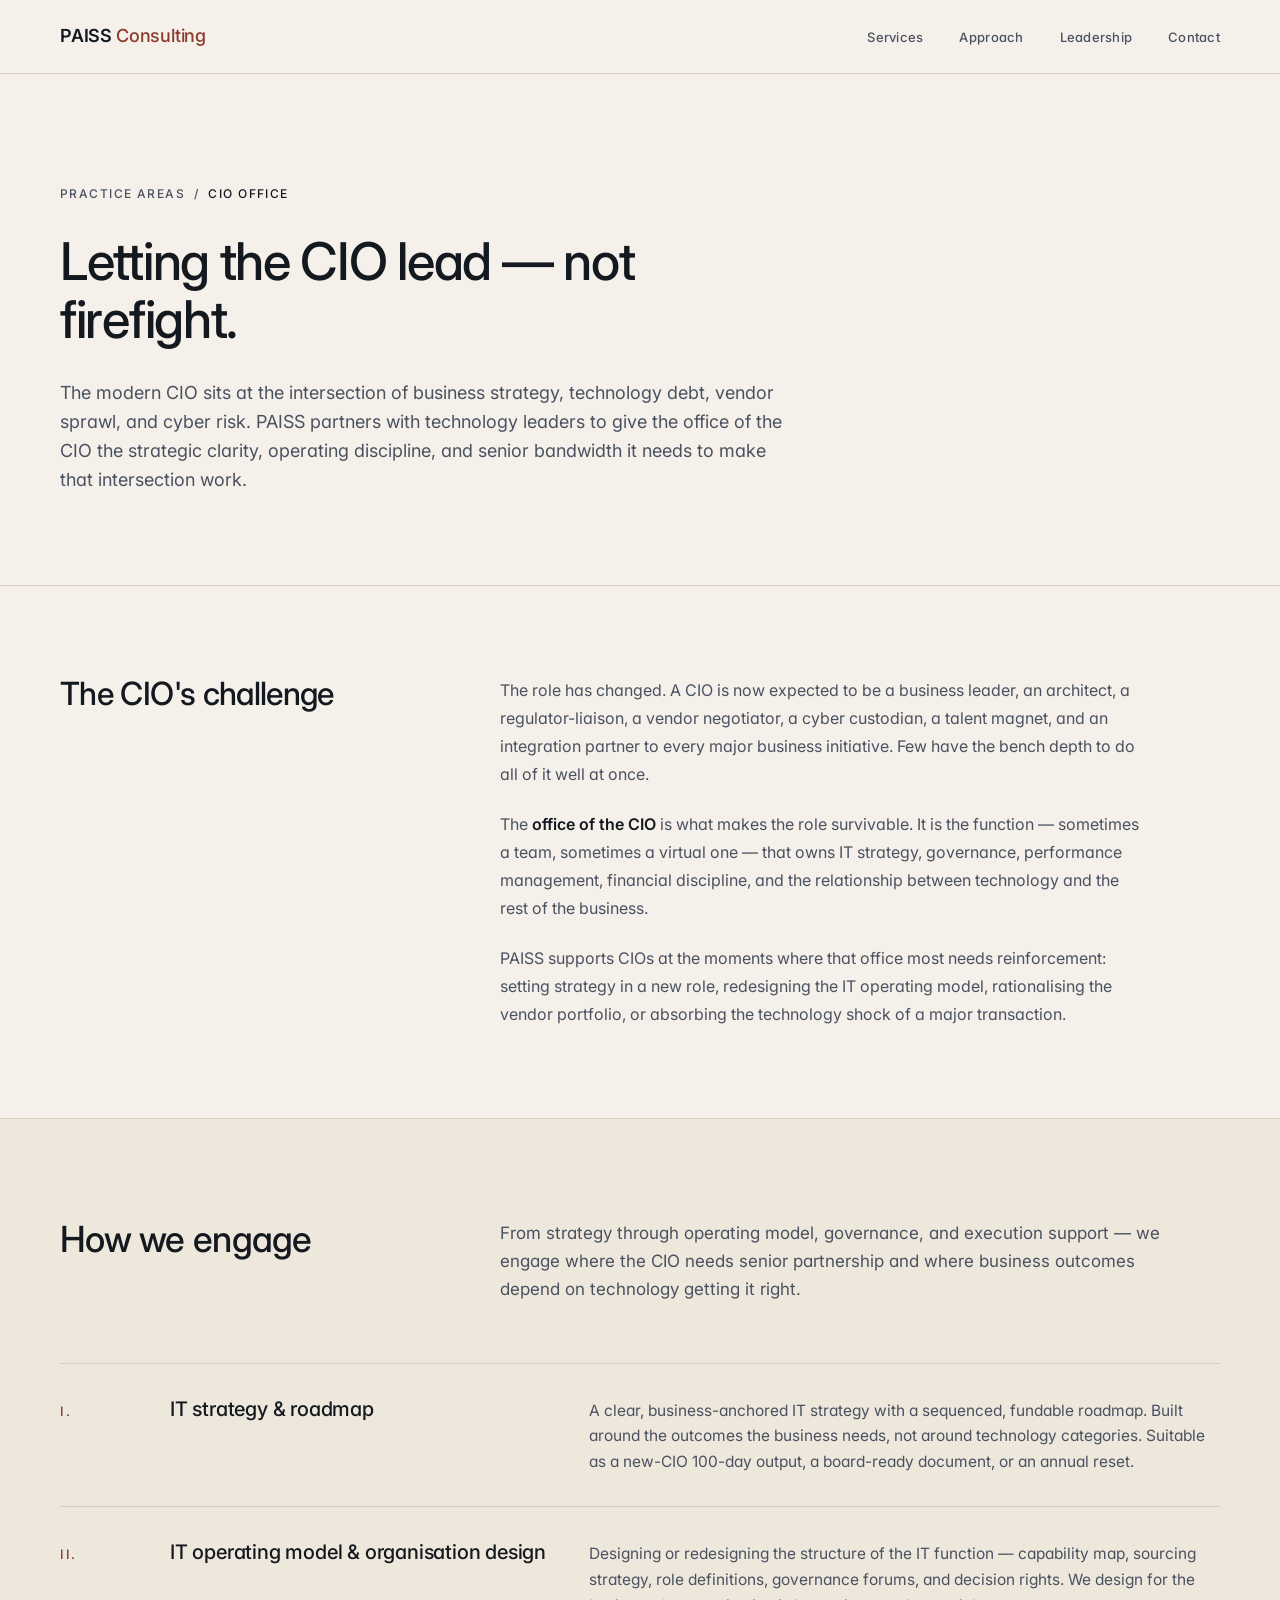
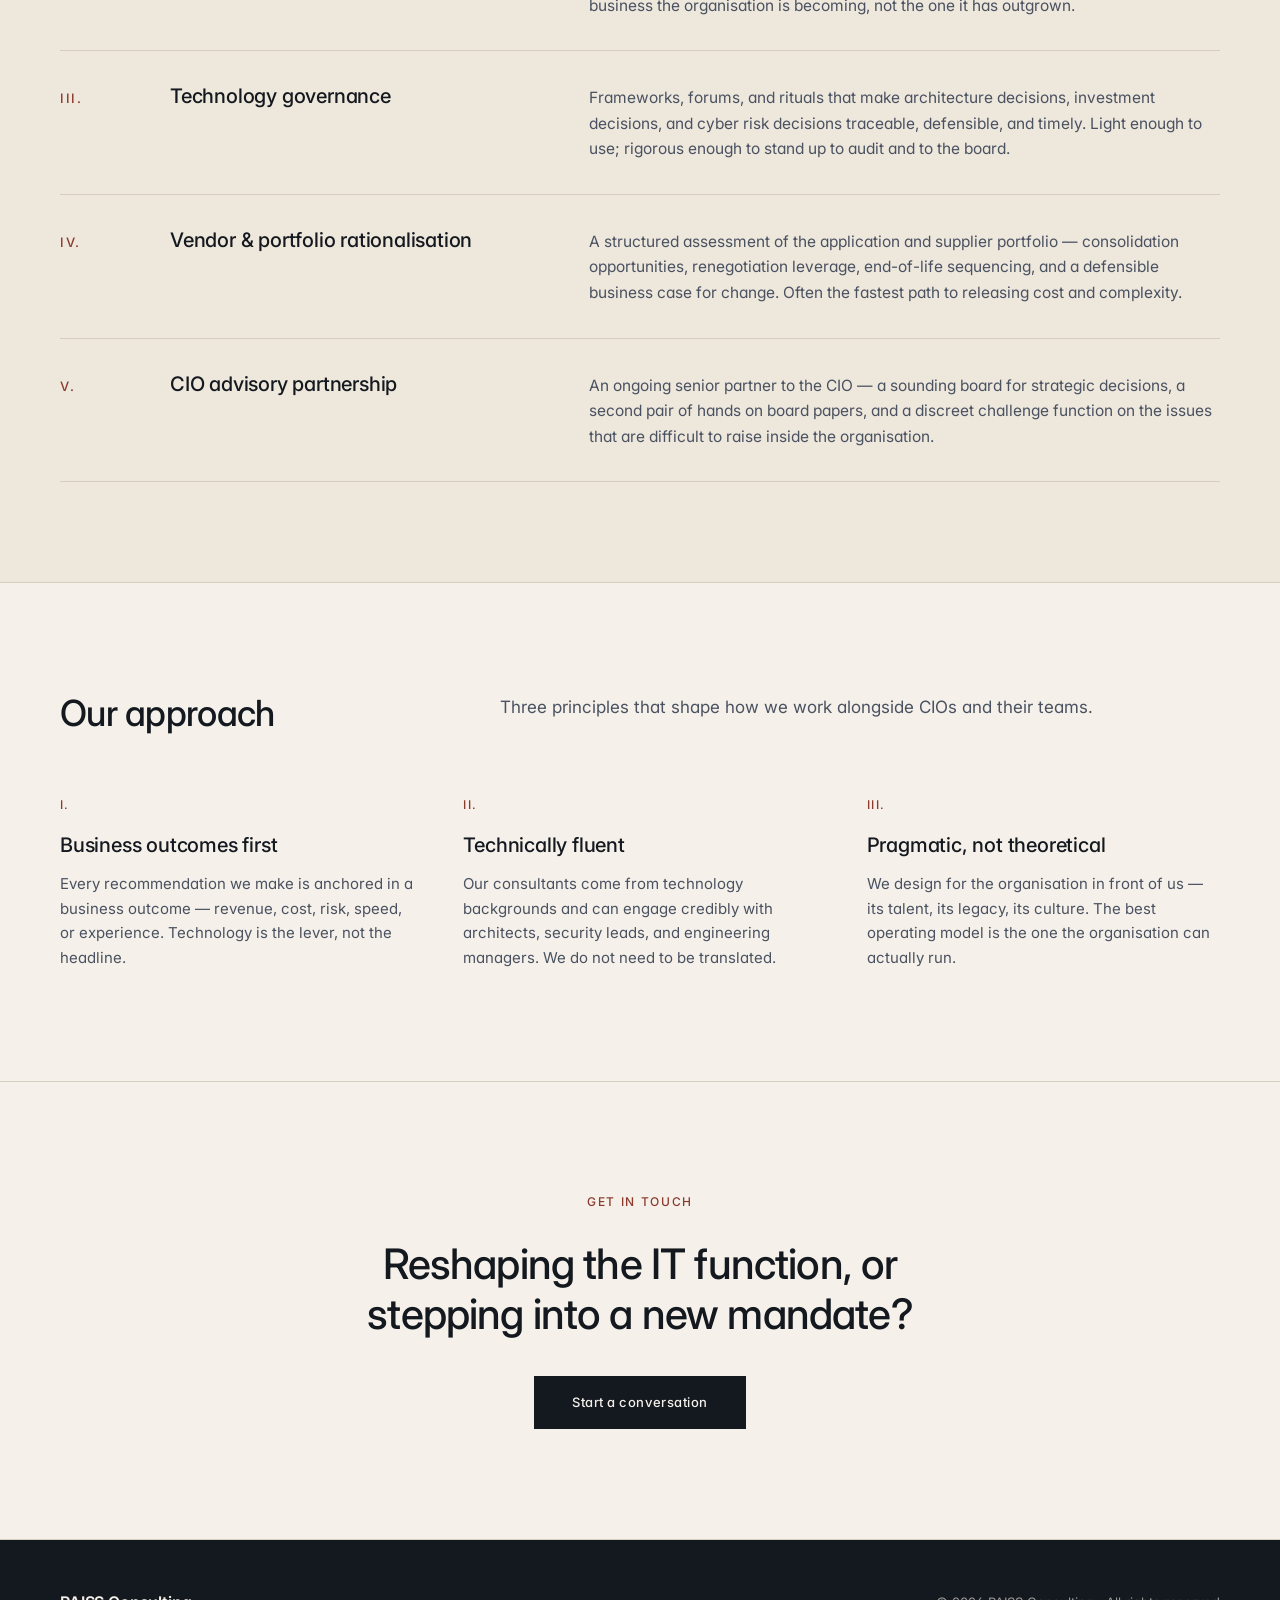
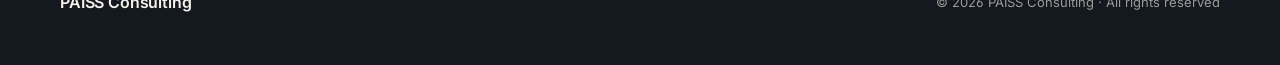
==== commit c65101d5: "Update cio-office.html" ====
--- a/cio-office.html
+++ b/cio-office.html
@@ -28,7 +28,7 @@
 <header class="practice-hero">
   <div class="container">
     <div class="breadcrumb"><a href="index.html">Practice areas</a> &nbsp;/&nbsp; <span>CIO Office</span></div>
-    <h1>Letting the CIO <em>lead</em> — not firefight.</h1>
+    <h1>Letting the CIO lead — not firefight.</h1>
     <p class="lede">The modern CIO sits at the intersection of business strategy, technology debt, vendor sprawl, and cyber risk. PAISS partners with technology leaders to give the office of the CIO the strategic clarity, operating discipline, and senior bandwidth it needs to make that intersection work.</p>
   </div>
 </header>
@@ -117,7 +117,7 @@
 <section class="cta-block">
   <div class="container">
     <div class="cta-eyebrow">Get in touch</div>
-    <h2>Reshaping the IT function, or stepping into a <em>new mandate</em>?</h2>
+    <h2>Reshaping the IT function, or stepping into a new mandate?</h2>
     <a href="index.html#contact" class="cta-button">Start a conversation</a>
   </div>
 </section>
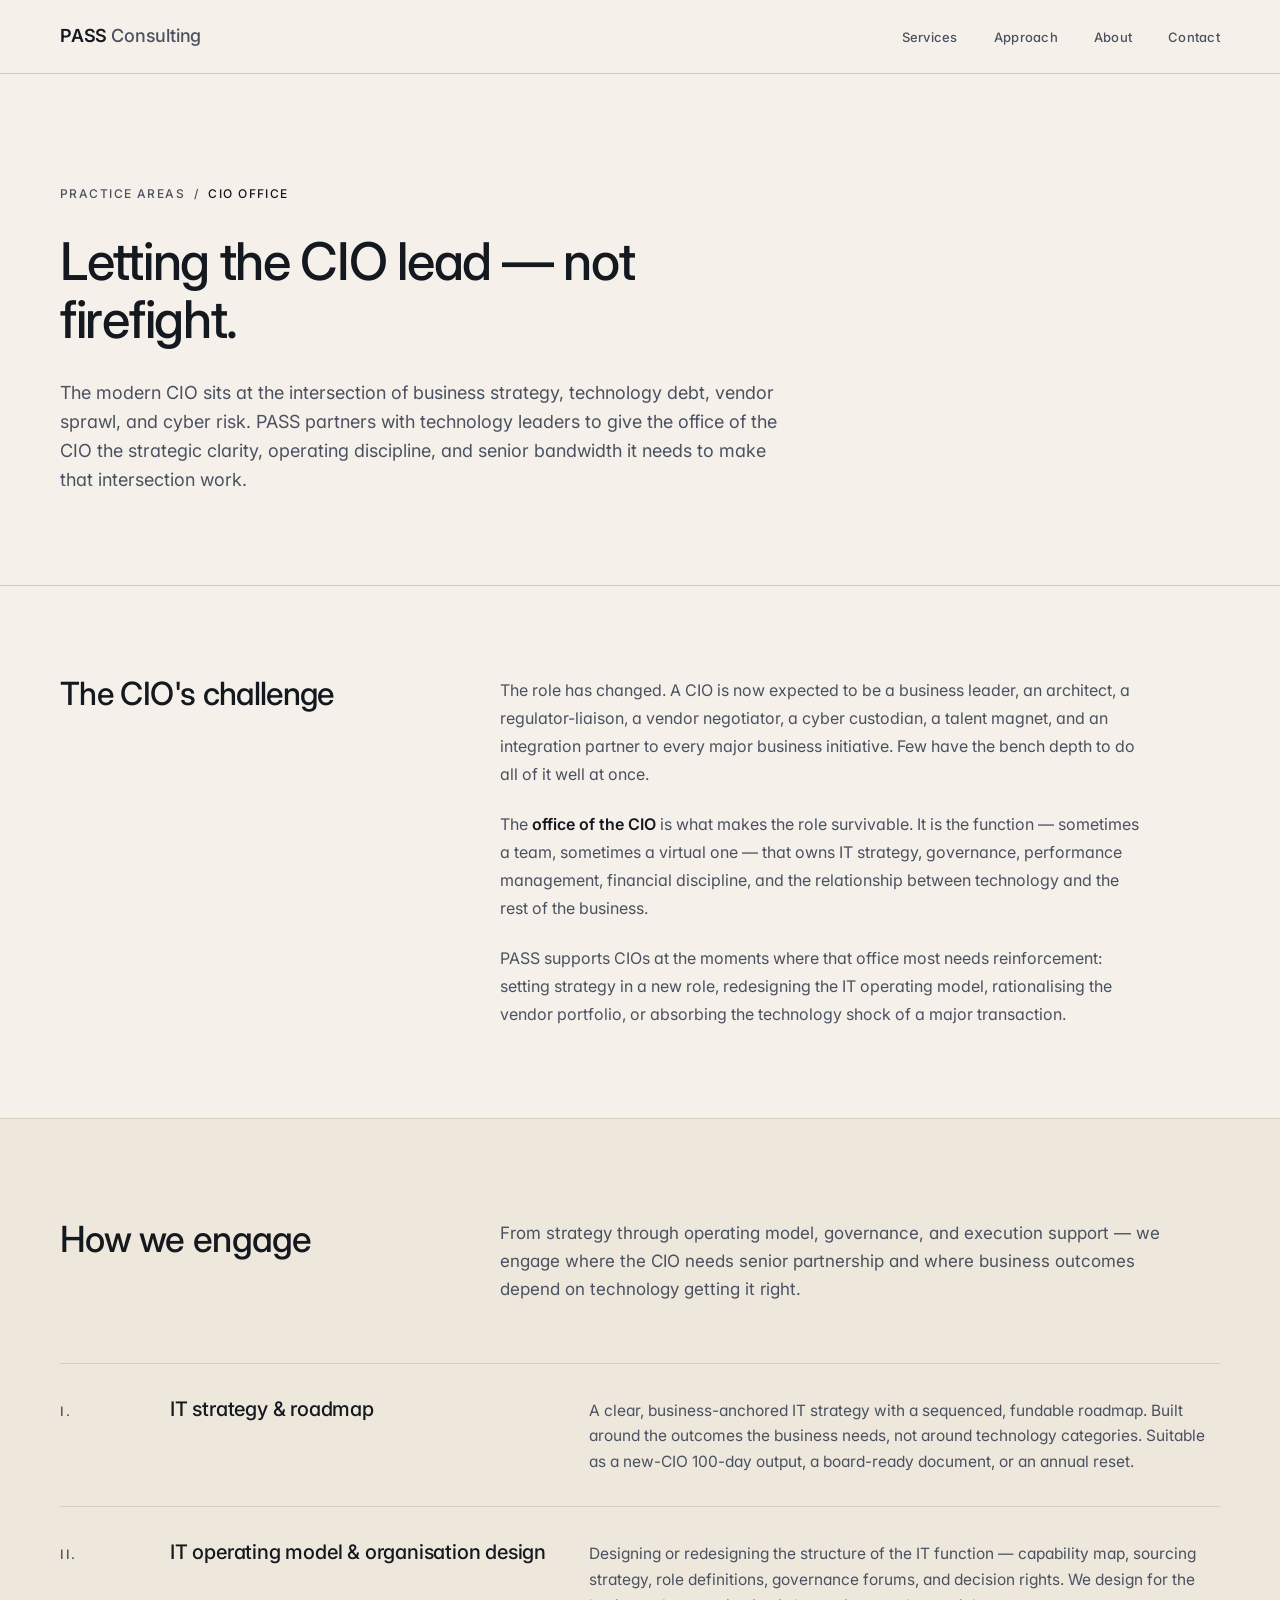
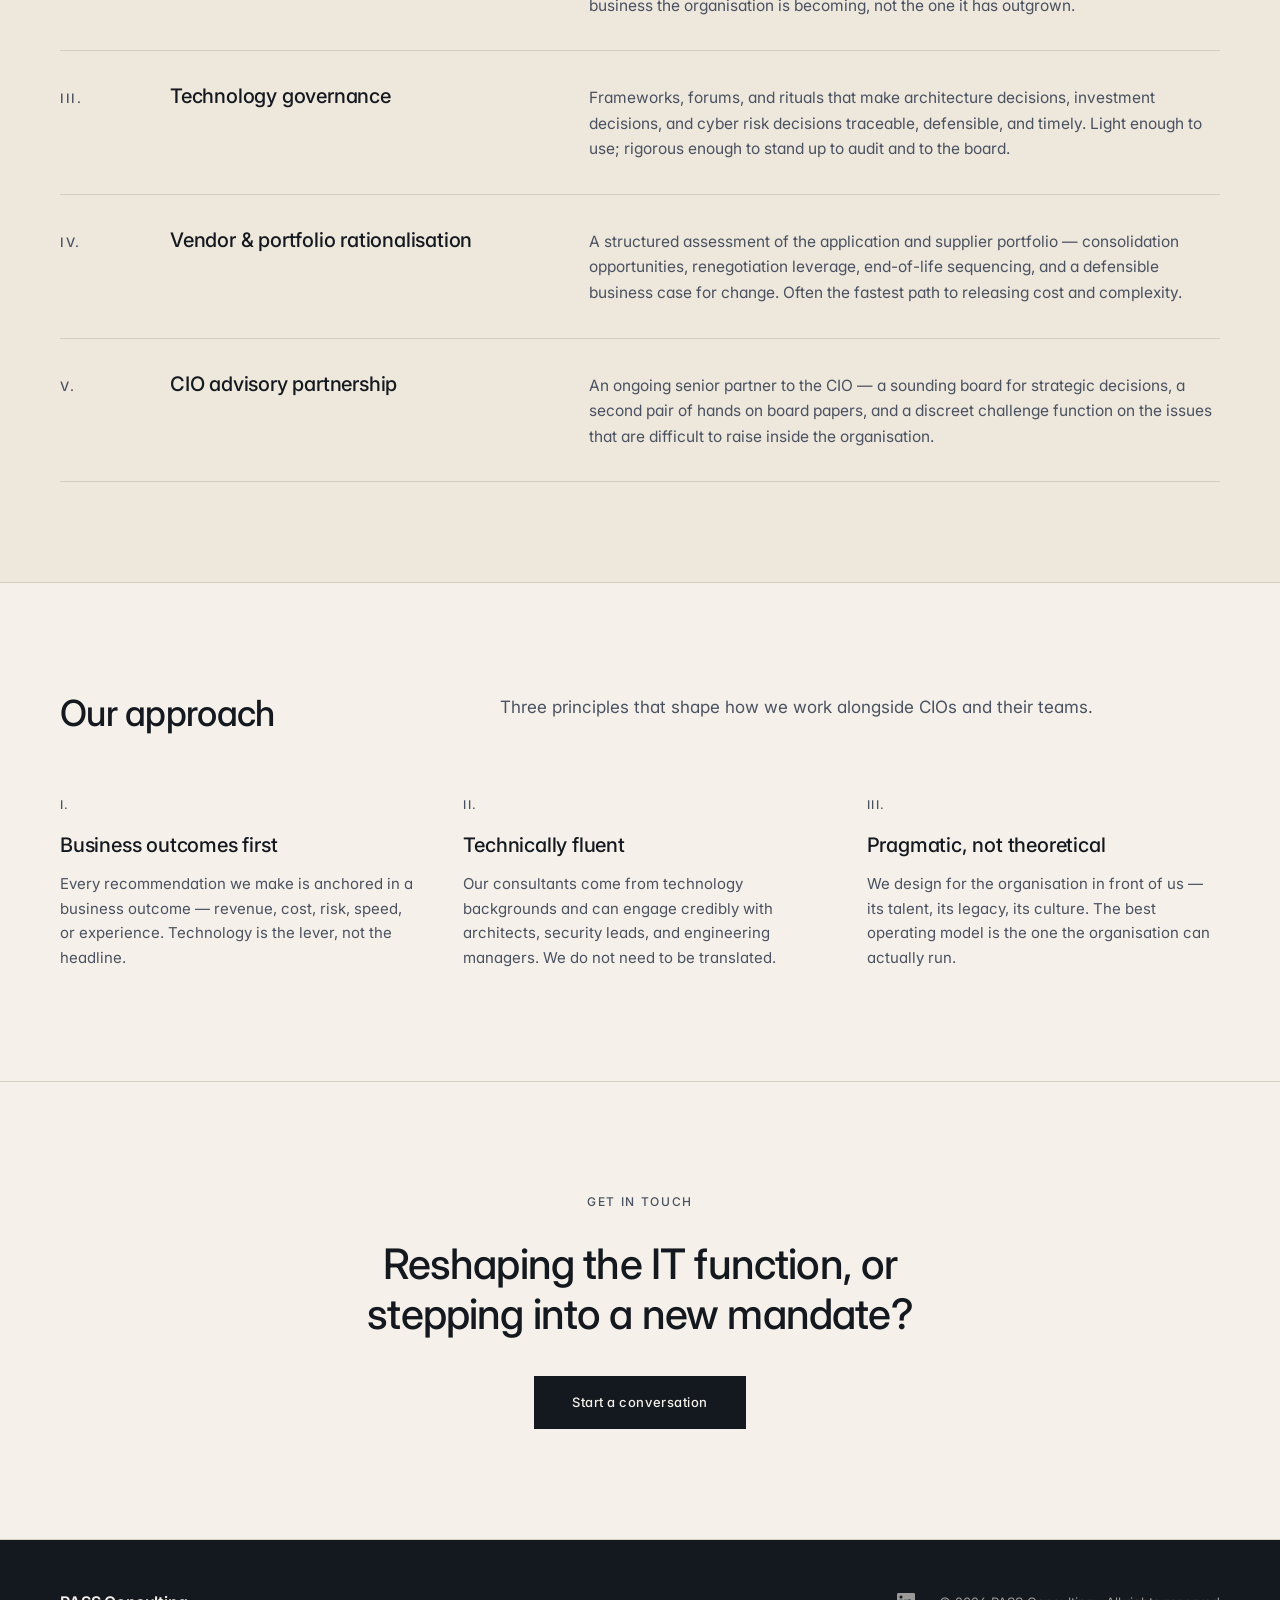
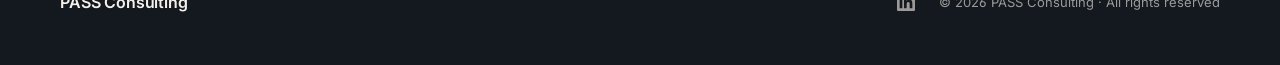
==== commit ac4a317f: "Add files via upload" ====
--- a/cio-office.html
+++ b/cio-office.html
@@ -3,23 +3,23 @@
 <head>
 <meta charset="UTF-8">
 <meta name="viewport" content="width=device-width, initial-scale=1.0">
-<title>CIO Office — PAISS Consulting</title>
+<title>CIO Office — PASS Consulting</title>
 <meta name="description" content="Advisory support to Chief Information Officers on IT strategy, operating model, governance, and vendor management.">
 
 <link rel="preconnect" href="https://fonts.googleapis.com">
 <link rel="preconnect" href="https://fonts.gstatic.com" crossorigin>
-<link href="https://fonts.googleapis.com/css2?family=Inter:ital,wght@0,300..700;1,300..700&display=swap" rel="stylesheet">
+<link href="https://fonts.googleapis.com/css2?family=Inter:wght@300..700&display=swap" rel="stylesheet">
 <link rel="stylesheet" href="styles.css">
 </head>
 <body>
 
 <nav class="nav">
   <div class="nav-inner">
-    <a href="index.html" class="brand">PAISS <span>Consulting</span></a>
+    <a href="index.html" class="brand">PASS <span>Consulting</span></a>
     <ul class="nav-links">
       <li><a href="index.html#services">Services</a></li>
       <li><a href="index.html#approach">Approach</a></li>
-      <li><a href="index.html#leadership">Leadership</a></li>
+      <li><a href="index.html#about">About</a></li>
       <li><a href="index.html#contact">Contact</a></li>
     </ul>
   </div>
@@ -29,7 +29,7 @@
   <div class="container">
     <div class="breadcrumb"><a href="index.html">Practice areas</a> &nbsp;/&nbsp; <span>CIO Office</span></div>
     <h1>Letting the CIO lead — not firefight.</h1>
-    <p class="lede">The modern CIO sits at the intersection of business strategy, technology debt, vendor sprawl, and cyber risk. PAISS partners with technology leaders to give the office of the CIO the strategic clarity, operating discipline, and senior bandwidth it needs to make that intersection work.</p>
+    <p class="lede">The modern CIO sits at the intersection of business strategy, technology debt, vendor sprawl, and cyber risk. PASS partners with technology leaders to give the office of the CIO the strategic clarity, operating discipline, and senior bandwidth it needs to make that intersection work.</p>
   </div>
 </header>
 
@@ -42,7 +42,7 @@
       <div class="prose">
         <p>The role has changed. A CIO is now expected to be a business leader, an architect, a regulator-liaison, a vendor negotiator, a cyber custodian, a talent magnet, and an integration partner to every major business initiative. Few have the bench depth to do all of it well at once.</p>
         <p>The <strong>office of the CIO</strong> is what makes the role survivable. It is the function — sometimes a team, sometimes a virtual one — that owns IT strategy, governance, performance management, financial discipline, and the relationship between technology and the rest of the business.</p>
-        <p>PAISS supports CIOs at the moments where that office most needs reinforcement: setting strategy in a new role, redesigning the IT operating model, rationalising the vendor portfolio, or absorbing the technology shock of a major transaction.</p>
+        <p>PASS supports CIOs at the moments where that office most needs reinforcement: setting strategy in a new role, redesigning the IT operating model, rationalising the vendor portfolio, or absorbing the technology shock of a major transaction.</p>
       </div>
     </div>
   </div>
@@ -124,8 +124,13 @@
 
 <footer>
   <div class="footer-inner">
-    <div class="brand-foot">PAISS Consulting</div>
-    <div>© 2026 PAISS Consulting · All rights reserved</div>
+    <div class="brand-foot">PASS Consulting</div>
+    <div class="footer-right">
+      <a href="https://www.linkedin.com/in/elpelp/" target="_blank" rel="noopener" aria-label="LinkedIn" class="social-link">
+        <svg width="18" height="18" viewBox="0 0 24 24" fill="currentColor"><path d="M20.447 20.452h-3.554v-5.569c0-1.328-.027-3.037-1.852-3.037-1.853 0-2.136 1.445-2.136 2.939v5.667H9.351V9h3.414v1.561h.046c.477-.9 1.637-1.852 3.37-1.852 3.601 0 4.267 2.37 4.267 5.455v6.288zM5.337 7.433a2.062 2.062 0 01-2.063-2.065 2.063 2.063 0 112.063 2.065zm1.782 13.019H3.555V9h3.564v11.452zM22.225 0H1.771C.792 0 0 .774 0 1.729v20.542C0 23.227.792 24 1.771 24h20.451C23.2 24 24 23.227 24 22.271V1.729C24 .774 23.2 0 22.222 0h.003z"/></svg>
+      </a>
+      <span>© 2026 PASS Consulting · All rights reserved</span>
+    </div>
   </div>
 </footer>
 
--- a/styles.css
+++ b/styles.css
@@ -6,7 +6,6 @@
   --ink-soft: #4A5160;
   --rule: #D5CDBE;
   --accent: #8B3A2C;
-  --accent-soft: #B8623A;
 }
 
 * { box-sizing: border-box; margin: 0; padding: 0; }
@@ -58,7 +57,7 @@
   text-decoration: none;
 }
 
-.brand span { color: var(--accent); font-weight: 500; }
+.brand span { color: var(--ink-soft); font-weight: 500; }
 
 .nav-links {
   display: flex;
@@ -77,7 +76,7 @@
 
 .nav-links a:hover { color: var(--accent); }
 
-/* ============ HERO (HOMEPAGE) ============ */
+/* ============ HERO ============ */
 .hero {
   padding: 140px 0 120px;
   border-bottom: 1px solid var(--rule);
@@ -88,7 +87,7 @@
   font-weight: 500;
   letter-spacing: 0.14em;
   text-transform: uppercase;
-  color: var(--accent);
+  color: var(--ink-soft);
   margin-bottom: 32px;
   display: flex;
   align-items: center;
@@ -99,7 +98,7 @@
   content: "";
   width: 32px;
   height: 1px;
-  background: var(--accent);
+  background: var(--ink-soft);
 }
 
 .hero h1 {
@@ -112,12 +111,6 @@
   color: var(--ink);
 }
 
-.hero h1 em {
-  font-style: italic;
-  font-weight: 500;
-  color: var(--accent);
-}
-
 .hero p.lede {
   font-size: 19px;
   line-height: 1.55;
@@ -159,12 +152,6 @@
   color: var(--ink);
 }
 
-.practice-hero h1 em {
-  font-style: italic;
-  color: var(--accent);
-  font-weight: 500;
-}
-
 .practice-hero p.lede {
   font-size: 18px;
   line-height: 1.6;
@@ -201,7 +188,7 @@
   max-width: 60ch;
 }
 
-/* ============ SERVICES GRID (HOMEPAGE) — 2x2 BOXES ============ */
+/* ============ SERVICES GRID — 2x2 ============ */
 .services-grid {
   display: grid;
   grid-template-columns: 1fr 1fr;
@@ -234,7 +221,7 @@
   font-size: 12px;
   font-weight: 500;
   letter-spacing: 0.12em;
-  color: var(--accent);
+  color: var(--ink-soft);
   margin-bottom: 24px;
   text-transform: uppercase;
 }
@@ -285,7 +272,7 @@
   font-weight: 500;
   letter-spacing: 0.12em;
   text-transform: uppercase;
-  color: var(--accent);
+  color: var(--ink-soft);
   margin-bottom: 18px;
 }
 
@@ -304,7 +291,7 @@
   line-height: 1.65;
 }
 
-/* ============ PRACTICE PAGE: OVERVIEW BLOCK ============ */
+/* ============ OVERVIEW BLOCK ============ */
 .overview {
   padding: 90px 0;
   border-bottom: 1px solid var(--rule);
@@ -340,7 +327,7 @@
   font-weight: 600;
 }
 
-/* ============ ENGAGEMENTS LIST (PRACTICE PAGES) ============ */
+/* ============ ENGAGEMENTS LIST ============ */
 .engagements {
   padding: 100px 0;
   border-bottom: 1px solid var(--rule);
@@ -363,7 +350,7 @@
   font-weight: 500;
   letter-spacing: 0.12em;
   text-transform: uppercase;
-  color: var(--accent);
+  color: var(--ink-soft);
 }
 
 .engagement-title {
@@ -392,7 +379,7 @@
   font-weight: 500;
   letter-spacing: 0.14em;
   text-transform: uppercase;
-  color: var(--accent);
+  color: var(--ink-soft);
   margin-bottom: 28px;
 }
 
@@ -405,8 +392,6 @@
   margin: 0 auto 36px;
   color: var(--ink);
 }
-
-.cta-block h2 em { font-style: italic; color: var(--accent); }
 
 .cta-button {
   display: inline-block;
@@ -422,7 +407,7 @@
 
 .cta-button:hover { background: var(--accent); }
 
-/* ============ LEADERSHIP ============ */
+/* ============ ABOUT (FORMERLY LEADERSHIP) ============ */
 .leadership {
   background: var(--bg-alt);
   padding: 100px 0;
@@ -458,17 +443,21 @@
   font-weight: 500;
   font-size: 32px;
   letter-spacing: -0.02em;
-  margin-bottom: 8px;
+  margin-bottom: 24px;
   line-height: 1.15;
   color: var(--ink);
 }
 
-.lead-role {
-  font-style: italic;
+.name-link {
+  color: var(--ink);
+  text-decoration: none;
+  border-bottom: 1px solid var(--rule);
+  transition: color 0.2s, border-color 0.2s;
+}
+
+.name-link:hover {
   color: var(--accent);
-  font-size: 17px;
-  margin-bottom: 28px;
-  font-weight: 400;
+  border-bottom-color: var(--accent);
 }
 
 .lead-bio {
@@ -592,6 +581,23 @@
   font-weight: 600;
   color: var(--bg);
   letter-spacing: -0.01em;
+}
+
+.footer-right {
+  display: flex;
+  align-items: center;
+  gap: 24px;
+}
+
+.social-link {
+  color: rgba(245, 241, 234, 0.6);
+  display: inline-flex;
+  align-items: center;
+  transition: color 0.2s;
+}
+
+.social-link:hover {
+  color: var(--bg);
 }
 
 /* ============ RESPONSIVE ============ */
